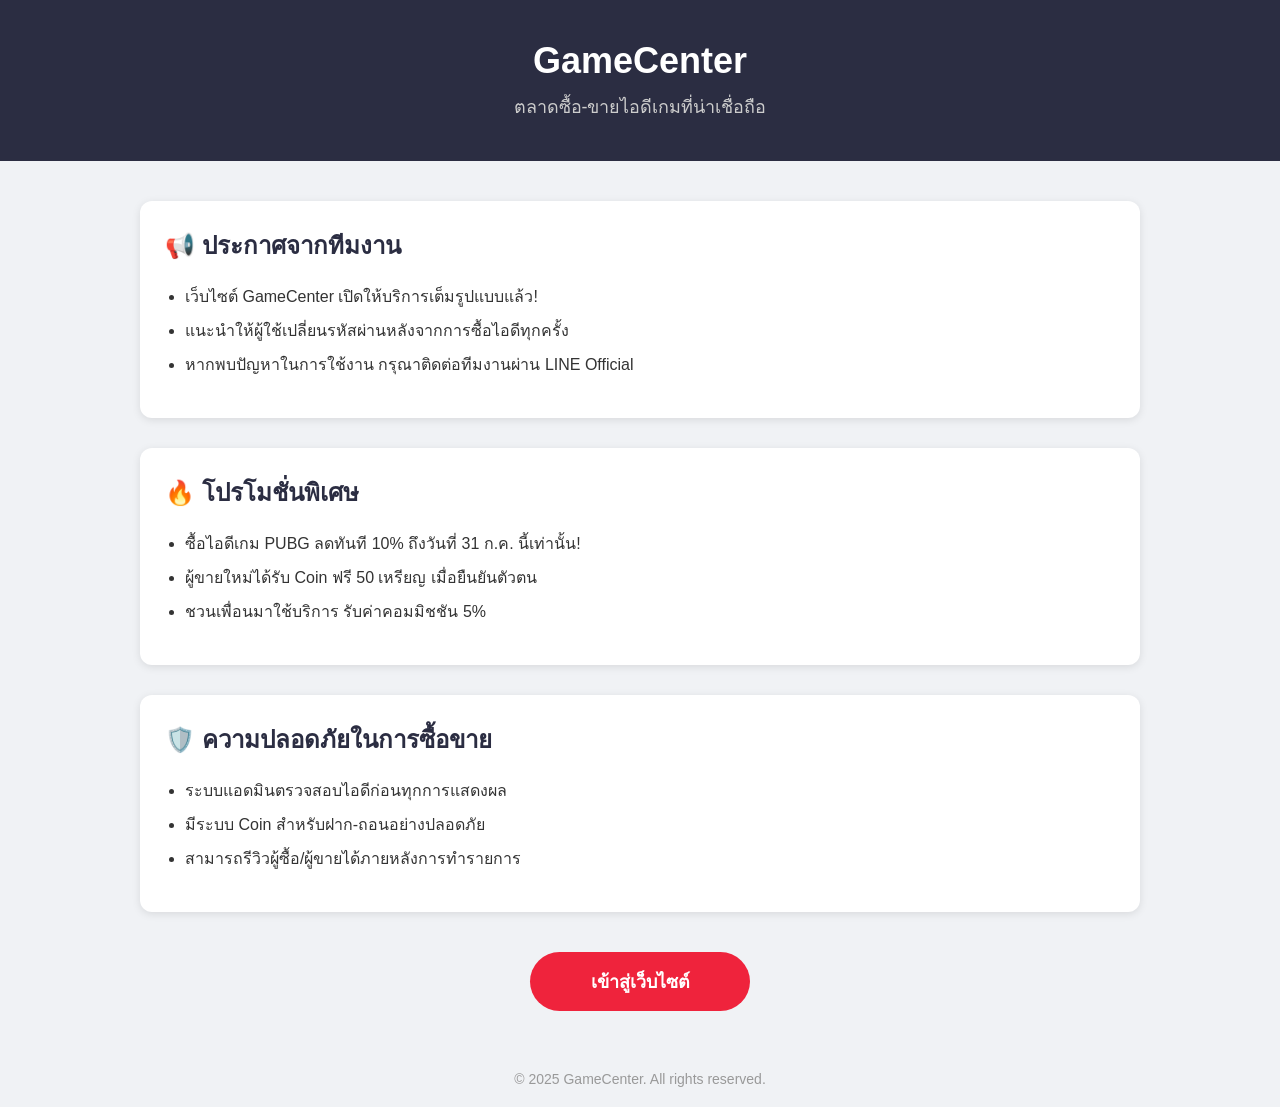
==== index.html @ 50fdbedb "Create index.html" ====
<!DOCTYPE html>
<html lang="th">
<head>
  <meta charset="UTF-8" />
  <meta name="viewport" content="width=device-width, initial-scale=1" />
  <title>GameCenter - เว็บฝากขายไอดีเกม</title>
  <style>
    body {
      font-family: 'Segoe UI', Tahoma, Geneva, Verdana, sans-serif;
      margin: 0;
      padding: 0;
      background-color: #f0f2f5;
      color: #333;
    }

    header {
      background-color: #2b2d42;
      color: white;
      padding: 40px 20px;
      text-align: center;
    }

    .logo {
      font-size: 36px;
      font-weight: 700;
    }

    .subtitle {
      margin-top: 10px;
      font-size: 18px;
      color: #ccc;
    }

    .container {
      max-width: 1000px;
      margin: 40px auto;
      padding: 0 20px;
    }

    .section {
      background-color: white;
      border-radius: 12px;
      box-shadow: 0 2px 8px rgba(0, 0, 0, 0.1);
      padding: 25px;
      margin-bottom: 30px;
    }

    .section h2 {
      margin-top: 0;
      color: #2b2d42;
      font-size: 24px;
      display: flex;
      align-items: center;
      gap: 8px;
    }

    .section ul {
      padding-left: 20px;
      margin-top: 10px;
    }

    .section ul li {
      margin-bottom: 10px;
      line-height: 1.5;
    }

    .enter-button {
      display: block;
      width: 220px;
      margin: 40px auto;
      padding: 15px 0;
      background-color: #ef233c;
      color: white;
      border: none;
      border-radius: 30px;
      font-size: 18px;
      font-weight: 600;
      text-align: center;
      text-decoration: none;
      cursor: pointer;
      transition: background-color 0.3s ease;
      user-select: none;
    }

    .enter-button:hover {
      background-color: #d90429;
    }

    footer {
      text-align: center;
      color: #999;
      padding: 20px;
      font-size: 14px;
    }
  </style>
</head>
<body>

  <header>
    <div class="logo">GameCenter</div>
    <div class="subtitle">ตลาดซื้อ-ขายไอดีเกมที่น่าเชื่อถือ</div>
  </header>

  <div class="container">

    <section class="section">
      <h2>📢 ประกาศจากทีมงาน</h2>
      <ul>
        <li>เว็บไซต์ GameCenter เปิดให้บริการเต็มรูปแบบแล้ว!</li>
        <li>แนะนำให้ผู้ใช้เปลี่ยนรหัสผ่านหลังจากการซื้อไอดีทุกครั้ง</li>
        <li>หากพบปัญหาในการใช้งาน กรุณาติดต่อทีมงานผ่าน LINE Official</li>
      </ul>
    </section>

    <section class="section">
      <h2>🔥 โปรโมชั่นพิเศษ</h2>
      <ul>
        <li>ซื้อไอดีเกม PUBG ลดทันที 10% ถึงวันที่ 31 ก.ค. นี้เท่านั้น!</li>
        <li>ผู้ขายใหม่ได้รับ Coin ฟรี 50 เหรียญ เมื่อยืนยันตัวตน</li>
        <li>ชวนเพื่อนมาใช้บริการ รับค่าคอมมิชชัน 5%</li>
      </ul>
    </section>

    <section class="section">
      <h2>🛡️ ความปลอดภัยในการซื้อขาย</h2>
      <ul>
        <li>ระบบแอดมินตรวจสอบไอดีก่อนทุกการแสดงผล</li>
        <li>มีระบบ Coin สำหรับฝาก-ถอนอย่างปลอดภัย</li>
        <li>สามารถรีวิวผู้ซื้อ/ผู้ขายได้ภายหลังการทำรายการ</li>
      </ul>
    </section>

    <a href="Feed.html" class="enter-button">เข้าสู่เว็บไซต์</a>
  </div>

  <footer>
    &copy; 2025 GameCenter. All rights reserved.
  </footer>

</body>
</html>
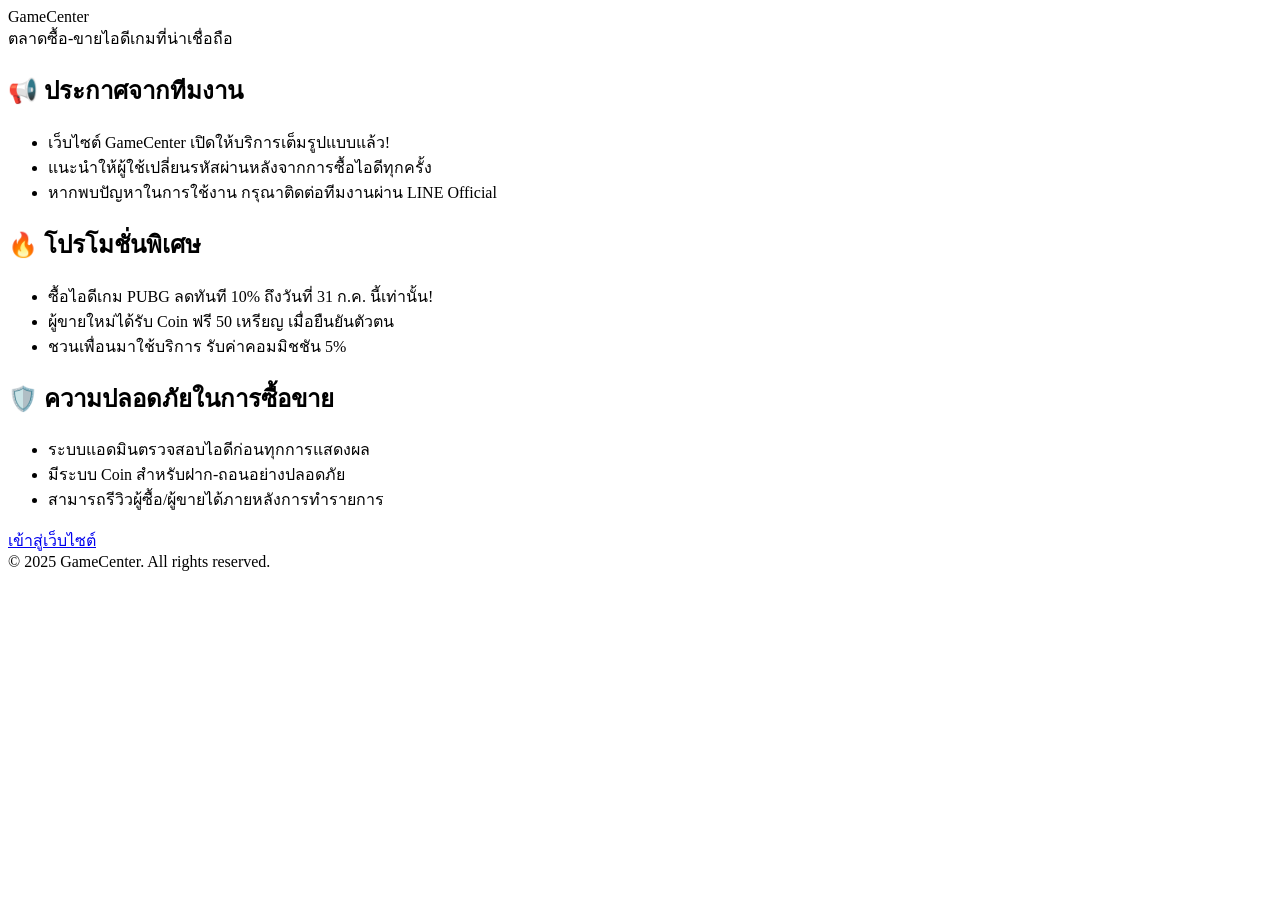
==== commit 7ee91192: "Add files via upload" ====
--- a/index.html
+++ b/index.html
@@ -5,104 +5,16 @@
   <meta name="viewport" content="width=device-width, initial-scale=1" />
   <title>GameCenter - เว็บฝากขายไอดีเกม</title>
   <style>
-    body {
-      font-family: 'Segoe UI', Tahoma, Geneva, Verdana, sans-serif;
-      margin: 0;
-      padding: 0;
-      background-color: #f0f2f5;
-      color: #333;
-    }
-
-    header {
-      background-color: #2b2d42;
-      color: white;
-      padding: 40px 20px;
-      text-align: center;
-    }
-
-    .logo {
-      font-size: 36px;
-      font-weight: 700;
-    }
-
-    .subtitle {
-      margin-top: 10px;
-      font-size: 18px;
-      color: #ccc;
-    }
-
-    .container {
-      max-width: 1000px;
-      margin: 40px auto;
-      padding: 0 20px;
-    }
-
-    .section {
-      background-color: white;
-      border-radius: 12px;
-      box-shadow: 0 2px 8px rgba(0, 0, 0, 0.1);
-      padding: 25px;
-      margin-bottom: 30px;
-    }
-
-    .section h2 {
-      margin-top: 0;
-      color: #2b2d42;
-      font-size: 24px;
-      display: flex;
-      align-items: center;
-      gap: 8px;
-    }
-
-    .section ul {
-      padding-left: 20px;
-      margin-top: 10px;
-    }
-
-    .section ul li {
-      margin-bottom: 10px;
-      line-height: 1.5;
-    }
-
-    .enter-button {
-      display: block;
-      width: 220px;
-      margin: 40px auto;
-      padding: 15px 0;
-      background-color: #ef233c;
-      color: white;
-      border: none;
-      border-radius: 30px;
-      font-size: 18px;
-      font-weight: 600;
-      text-align: center;
-      text-decoration: none;
-      cursor: pointer;
-      transition: background-color 0.3s ease;
-      user-select: none;
-    }
-
-    .enter-button:hover {
-      background-color: #d90429;
-    }
-
-    footer {
-      text-align: center;
-      color: #999;
-      padding: 20px;
-      font-size: 14px;
-    }
+    /* CSS ตรงนี้เหมือนกับที่ส่งก่อนหน้า */
   </style>
 </head>
 <body>
-
   <header>
     <div class="logo">GameCenter</div>
     <div class="subtitle">ตลาดซื้อ-ขายไอดีเกมที่น่าเชื่อถือ</div>
   </header>
 
   <div class="container">
-
     <section class="section">
       <h2>📢 ประกาศจากทีมงาน</h2>
       <ul>
@@ -111,7 +23,6 @@
         <li>หากพบปัญหาในการใช้งาน กรุณาติดต่อทีมงานผ่าน LINE Official</li>
       </ul>
     </section>
-
     <section class="section">
       <h2>🔥 โปรโมชั่นพิเศษ</h2>
       <ul>
@@ -120,7 +31,6 @@
         <li>ชวนเพื่อนมาใช้บริการ รับค่าคอมมิชชัน 5%</li>
       </ul>
     </section>
-
     <section class="section">
       <h2>🛡️ ความปลอดภัยในการซื้อขาย</h2>
       <ul>
@@ -129,13 +39,11 @@
         <li>สามารถรีวิวผู้ซื้อ/ผู้ขายได้ภายหลังการทำรายการ</li>
       </ul>
     </section>
-
     <a href="Feed.html" class="enter-button">เข้าสู่เว็บไซต์</a>
   </div>
 
   <footer>
     &copy; 2025 GameCenter. All rights reserved.
   </footer>
-
 </body>
 </html>
